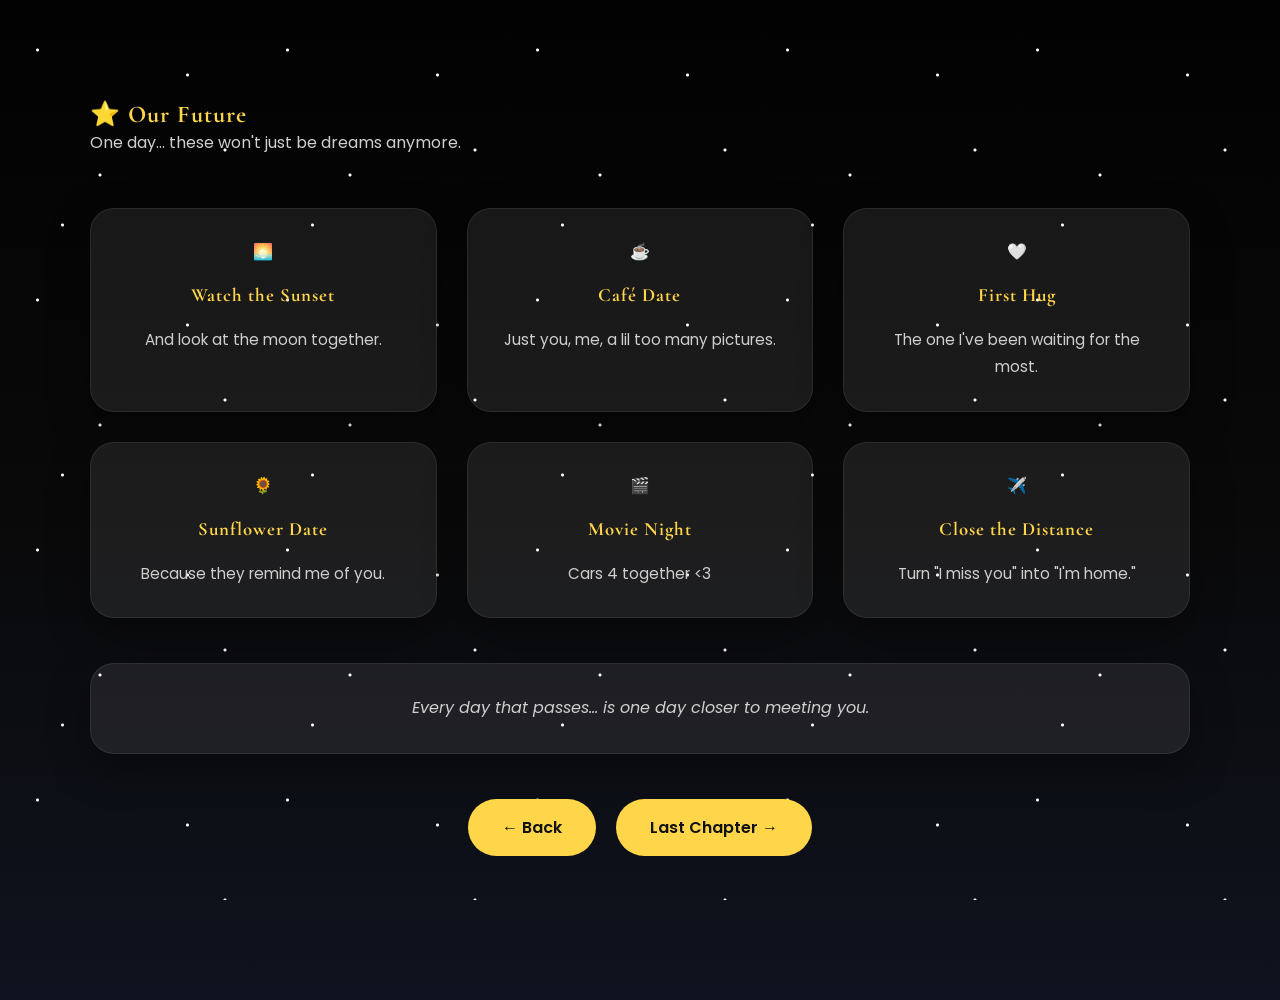
==== future.html @ 9e37c76f "second version <3" ====
<!DOCTYPE html>
<html lang="en">

<head>

<meta charset="UTF-8">
<meta name="viewport" content="width=device-width, initial-scale=1.0">

<title>Our Future 🌌</title>

<link rel="preconnect" href="https://fonts.googleapis.com">
<link rel="preconnect" href="https://fonts.gstatic.com" crossorigin>

<link href="https://fonts.googleapis.com/css2?family=Cormorant+Garamond:wght@500;700&family=Poppins:wght@300;400;500&display=swap" rel="stylesheet">

<link rel="stylesheet" href="style.css">

</head>

<body>

<div id="stars"></div>

<section class="page">

<h1>⭐ Our Future</h1>

<p class="page-subtitle">

One day...

these won't just be dreams anymore.

</p>

<div class="dream-grid">

<div class="dream-card">
🌅
<h3>Watch the Sunset</h3>
<p>And look at the moon together.</p>
</div>

<div class="dream-card">
☕
<h3>Café Date</h3>
<p>Just you, me,  a lil too many pictures.</p>
</div>

<div class="dream-card">
🤍
<h3>First Hug</h3>
<p>The one I've been waiting for the most.</p>
</div>

<div class="dream-card">
🌻
<h3>Sunflower Date</h3>
<p>Because they remind me of you.</p>
</div>

<div class="dream-card">
🎬
<h3>Movie Night</h3>
<p>Cars 4 together <3</p>
</div>

<div class="dream-card">
✈️
<h3>Close the Distance</h3>
<p>Turn "I miss you" into "I'm home."</p>
</div>

</div>

<div class="quote">

<p>

Every day that passes...

is one day closer to meeting you.

</p>

</div>

<div class="buttons">

<a href="reasons.html" class="button">

← Back

</a>

<a href="ending.html" class="button">

Last Chapter →

</a>

</div>

</section>

<script src="script.js"></script>

</body>

</html>
---- style.css ----
/* ===========================
   PROJECT MOONFLOWER
   Part 1
=========================== */

:root{

    --bg:#040404;
    --card:rgba(255,255,255,.08);

    --gold:#FFD54A;
    --gold-light:#FFE58A;

    --white:#F5F5F5;
    --gray:#CFCFCF;

    --shadow:0 15px 40px rgba(0,0,0,.35);

}

*{
    margin:0;
    padding:0;
    box-sizing:border-box;
}

html{

    scroll-behavior:smooth;

}

body{

    background:linear-gradient(
        to bottom,
        #020202,
        #090909,
        #10131f
    );

    color:var(--white);

    font-family:'Poppins',sans-serif;

    overflow-x:hidden;

    min-height:100vh;

}

/* ===========================
        TYPOGRAPHY
=========================== */

h1,h2,h3{

    font-family:'Cormorant Garamond',serif;

    color:var(--gold);

    letter-spacing:1px;

}

p{

    color:var(--gray);

    line-height:1.8;

}

/* ===========================
          STARS
=========================== */

#stars{

    position:fixed;

    inset:0;

    pointer-events:none;

    z-index:-1;

    background-image:

    radial-gradient(circle at 15% 20%,white 1px,transparent 2px),
    radial-gradient(circle at 40% 70%,white 1px,transparent 2px),
    radial-gradient(circle at 75% 30%,white 1px,transparent 2px),
    radial-gradient(circle at 90% 60%,white 1px,transparent 2px),
    radial-gradient(circle at 25% 90%,white 1px,transparent 2px);

    background-size:250px 250px;

    animation:twinkle 8s linear infinite;

}

/* ===========================
          HERO
=========================== */

.hero{

    min-height:100vh;

    display:flex;

    align-items:center;

    justify-content:center;

    text-align:center;

    position:relative;

    padding:40px;

}

.hero-content{

    max-width:700px;

}

.subtitle{

    color:var(--gold-light);

    font-size:1.1rem;

    margin-bottom:20px;

}

.hero h1{

    font-size:5rem;

    margin-bottom:20px;

}

.description{

    font-size:1.15rem;

    margin-bottom:45px;

}

.moon{

    position:absolute;

    width:280px;

    top:70px;

    right:8%;

    filter:

        drop-shadow(0 0 35px rgba(255,229,138,.5));

    animation:

        floatMoon 5s ease-in-out infinite;

}

/* ===========================
        BUTTONS
=========================== */

.button{

    display:inline-block;

    text-decoration:none;

    color:#111;

    background:var(--gold);

    padding:16px 34px;

    border-radius:999px;

    font-weight:600;

    transition:.35s;

}

.button:hover{

    transform:translateY(-4px);

    background:var(--gold-light);

    box-shadow:0 12px 30px rgba(255,213,74,.35);

}

/* ===========================
        PANELS
=========================== */

.page,
.preview,
.ending-page{

    width:min(1100px,92%);

    margin:100px auto;

}

.card,
.letter-card,
.photo,
.jar,
.dream-card,
.quote{

    background:var(--card);

    backdrop-filter:blur(12px);

    border:1px solid rgba(255,255,255,.08);

    border-radius:24px;

    padding:30px;

    box-shadow:var(--shadow);

}

/* ===========================
        ANIMATIONS
=========================== */

@keyframes floatMoon{

    0%{
        transform:translateY(0px);
    }

    50%{
        transform:translateY(-15px);
    }

    100%{
        transform:translateY(0px);
    }

}

@keyframes twinkle{

    from{

        opacity:.7;

    }

    50%{

        opacity:1;

    }

    to{

        opacity:.7;

    }

}

/* ===========================
        PREVIEW CARDS
=========================== */

.preview{

    display:grid;
    grid-template-columns:repeat(auto-fit,minmax(250px,1fr));
    gap:30px;

}

.card{

    text-align:center;
    transition:.4s;
    cursor:pointer;

}

.card:hover{

    transform:translateY(-12px);
    box-shadow:0 20px 50px rgba(255,213,74,.2);
    border-color:rgba(255,213,74,.3);

}

.card h2{

    margin-bottom:18px;
    font-size:2rem;

}

/* ===========================
        LETTER PAGE
=========================== */

.letter-card{

    max-width:850px;
    margin:auto;

}

.letter-card h1{

    text-align:center;
    margin-bottom:35px;
    font-size:3.2rem;

}

.letter-card p{

    margin-bottom:22px;
    font-size:1.08rem;

}

.signature{

    text-align:right;
    margin-top:40px;
    color:var(--gold-light);

}

/* ===========================
        PHOTO GALLERY
=========================== */

.gallery{

    display:grid;

    grid-template-columns:
    repeat(auto-fit,minmax(250px,1fr));

    gap:35px;

    margin-top:45px;

}

.photo{

    overflow:hidden;

    transform:rotate(-2deg);

    transition:.45s;

}

.photo:nth-child(even){

    transform:rotate(2deg);

}

.photo:hover{

    transform:
    translateY(-12px)
    rotate(0deg)
    scale(1.03);

    box-shadow:0 20px 55px rgba(255,213,74,.25);

}

.photo img{

    width:100%;
    display:block;
    border-radius:18px;

}

/* ===========================
        BUTTON ROW
=========================== */

.buttons{

    display:flex;
    justify-content:center;
    gap:20px;
    margin-top:45px;
    flex-wrap:wrap;

}

/* ===========================
        LOVE NOTE JAR
=========================== */

.jar{

    max-width:700px;
    margin:40px auto;
    text-align:center;

    padding:50px;

}

#note{

    min-height:120px;

    display:flex;
    align-items:center;
    justify-content:center;

    font-size:1.2rem;

    color:var(--gold-light);

    transition:.35s;

}

/* ===========================
        FUTURE PAGE
=========================== */

.dream-grid{

    display:grid;

    grid-template-columns:
    repeat(auto-fit,minmax(260px,1fr));

    gap:30px;

    margin-top:50px;

}

.dream-card{

    text-align:center;

    transition:.4s;

    cursor:pointer;

}

.dream-card:hover{

    transform:
    translateY(-12px)
    scale(1.03);

    border:1px solid rgba(255,213,74,.4);

    box-shadow:
    0 20px 55px rgba(255,213,74,.18);

}

.dream-card h3{

    margin:20px 0;

}

.dream-card p{

    font-size:.95rem;

}

/* ===========================
        QUOTES
=========================== */

.quote{

    margin-top:45px;

    text-align:center;

    font-style:italic;

    color:var(--gold-light);

}

/* ===========================
        ENDING PAGE
=========================== */

.ending-page{

    text-align:center;

    min-height:100vh;

    display:flex;

    flex-direction:column;

    justify-content:center;

    align-items:center;

}

.ending-page h1{

    font-size:4rem;

    margin-top:25px;

}

.ending-text{

    max-width:750px;

    margin:40px auto;

    font-size:1.1rem;

}

.ending-page h2{

    margin-top:45px;

    font-size:3rem;

}

/* ===========================
        FOOTER
=========================== */

footer{

    margin-top:60px;

    text-align:center;

    opacity:.7;

    padding-bottom:30px;

}

footer p{

    color:var(--gold-light);

}

/* ===========================
      FADE IN ANIMATION
=========================== */

@keyframes fadeUp{

    from{

        opacity:0;
        transform:translateY(40px);

    }

    to{

        opacity:1;
        transform:translateY(0);

    }

}

.page,
.hero-content,
.card,
.photo,
.dream-card,
.letter-card{

    animation:fadeUp 1s ease both;

}

/* ===========================
      GLOWING MOON
=========================== */

.moon{

    animation:
    floatMoon 5s ease-in-out infinite,
    moonGlow 4s ease-in-out infinite;

}

@keyframes moonGlow{

    0%{

        filter:
        drop-shadow(0 0 20px rgba(255,229,138,.3));

    }

    50%{

        filter:
        drop-shadow(0 0 60px rgba(255,229,138,.8));

    }

    100%{

        filter:
        drop-shadow(0 0 20px rgba(255,229,138,.3));

    }

}

/* ===========================
      BUTTON EFFECT
=========================== */

.button{

    position:relative;

    overflow:hidden;

}

.button::after{

    content:"";

    position:absolute;

    left:-120%;

    top:0;

    width:100%;

    height:100%;

    background:rgba(255,255,255,.35);

    transform:skewX(-25deg);

    transition:.8s;

}

.button:hover::after{

    left:140%;

}

/* ===========================
      RESPONSIVE
=========================== */

@media (max-width:900px){

.hero{

    padding-top:120px;

}

.hero h1{

    font-size:3.3rem;

}

.moon{

    width:180px;

    top:30px;

    right:50%;
    transform:translateX(50%);

}

.gallery{

    grid-template-columns:1fr;

}

.preview{

    grid-template-columns:1fr;

}

.dream-grid{

    grid-template-columns:1fr;

}

.buttons{

    flex-direction:column;

    align-items:center;

}

.button{

    width:220px;
    text-align:center;

}

}

/* ===========================
      SHOOTING STAR
=========================== */

.shooting-star{

position:fixed;

width:140px;

height:2px;

background:linear-gradient(
to right,
white,
transparent);

pointer-events:none;

z-index:9999;

animation:shoot 2s linear forwards;

}

@keyframes shoot{

0%{

transform:
translateX(0)
translateY(0)
rotate(-25deg);

opacity:1;

}

100%{

transform:
translateX(1700px)
translateY(400px)
rotate(-25deg);

opacity:0;

}

}

/* ===========================
      SCROLL REVEAL
=========================== */

.card,
.photo,
.dream-card,
.letter-card,
.jar,
.quote{

opacity:0;

transform:translateY(40px);

transition:1s;

}

.show{

opacity:1;

transform:translateY(0);

}
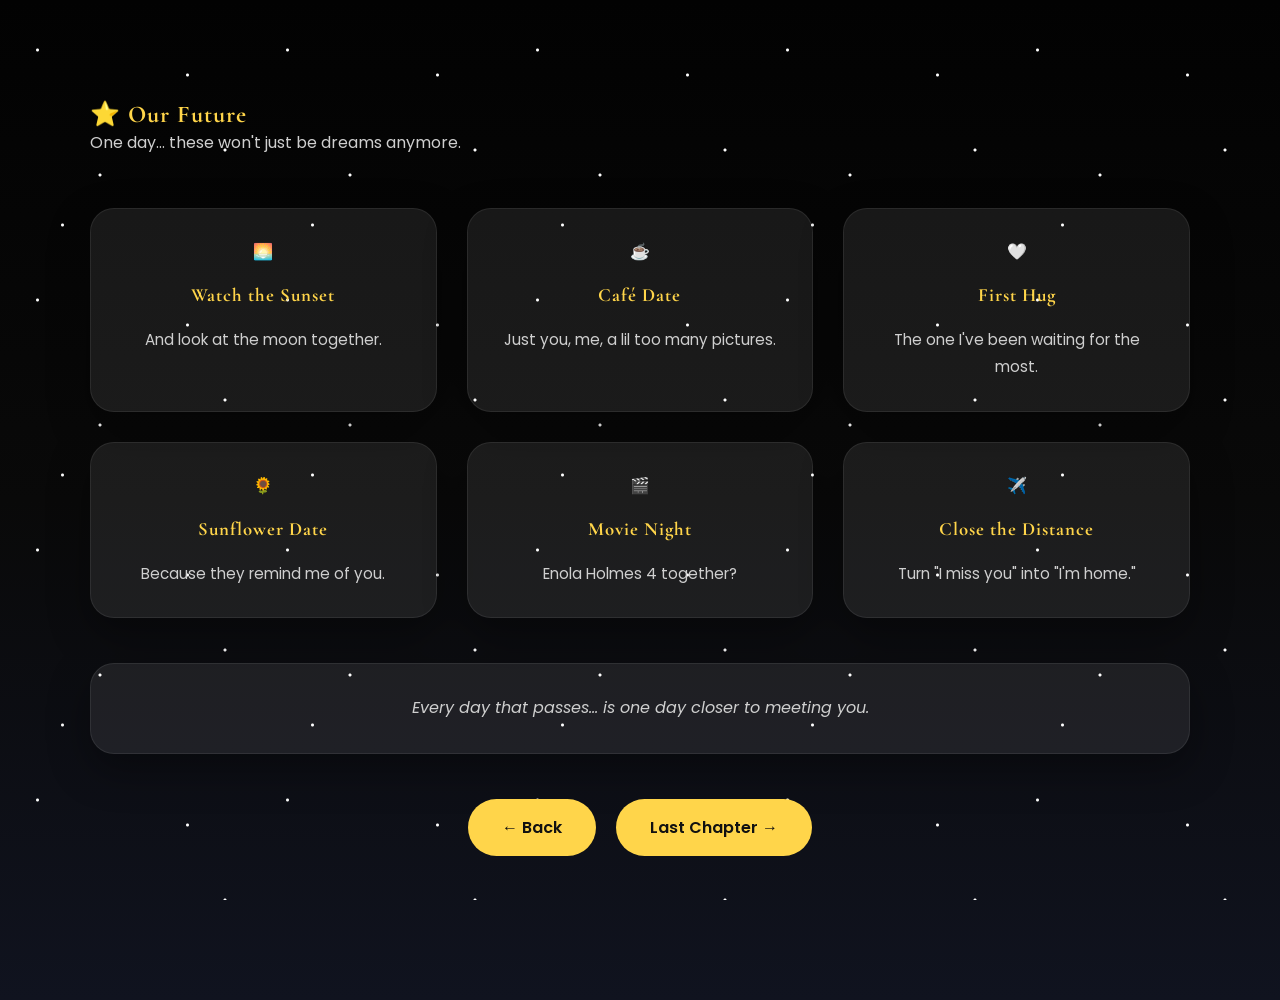
==== commit 9d5517de: "Revise dream cards and update quotes in future.html Updated content in future.html, including dream " ====
--- a/future.html
+++ b/future.html
@@ -62,7 +62,7 @@
 <div class="dream-card">
 🎬
 <h3>Movie Night</h3>
-<p>Cars 4 together <3</p>
+<p>Enola Holmes 4 together?</p>
 </div>
 
 <div class="dream-card">
@@ -107,4 +107,4 @@
 
 </body>
 
-</html>+</html>
